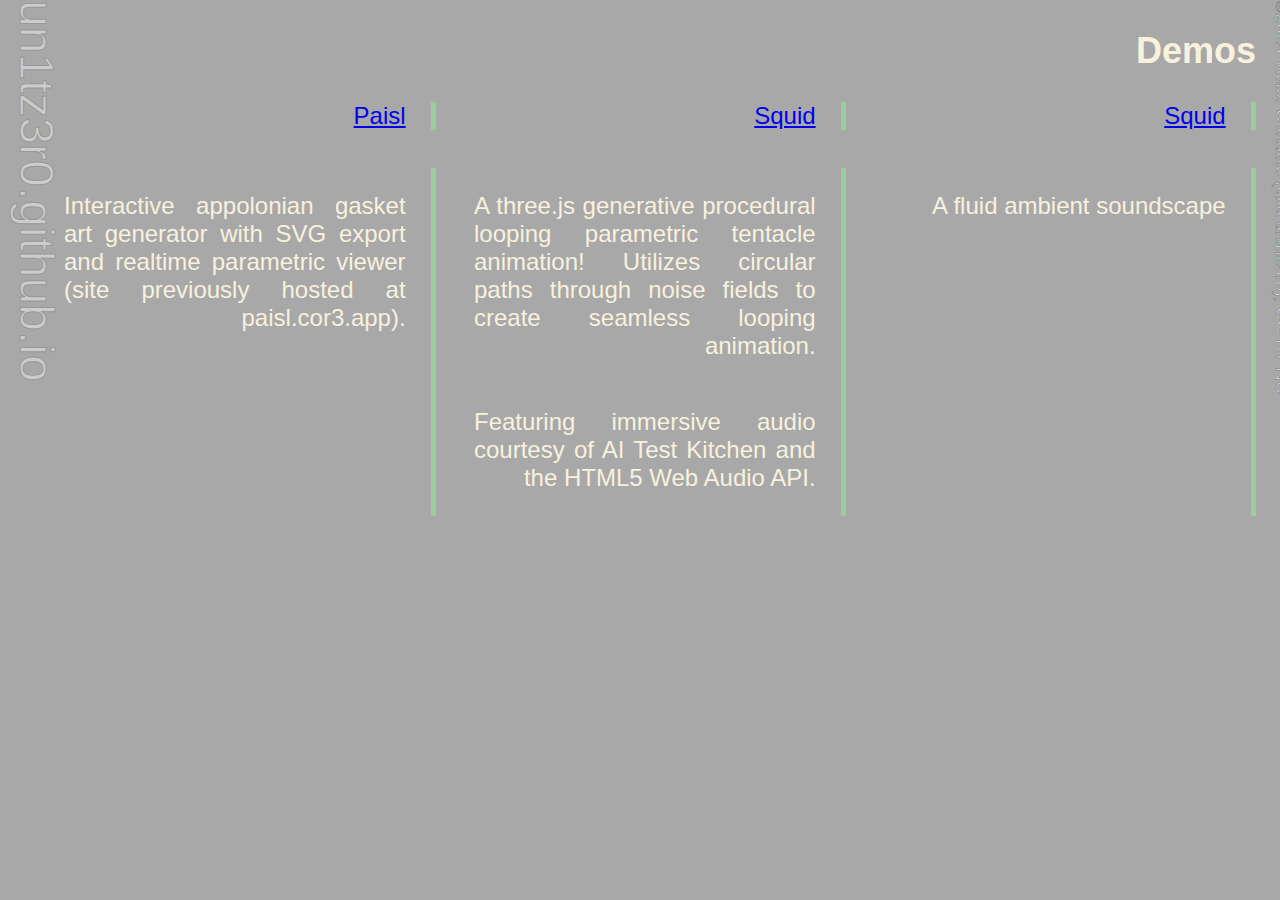
==== index.html @ 79ba9a66 "fixes to xfade" ====
<html>
  <head>
    <meta charset="utf-8">
    <meta name="viewport" content="width=device-width">
    <title>un1tz3r0</title>
    <style type="text/css">
      body, #container, body div {
	box-sizing: border-box;
	padding: 0;
	margin: 0;
      }
      body {
        background-color: hsl(200deg 2.0% 66%);
	text-stroke: hsl(0deg 0% 97%);
	stroke-color: hsl(0deg 0% 66%);
	background-color: hsl(0deg 0% 66%);
        color: hsl(45deg 60% 92%);
        display: grid;
        //flex-direction: column;
        justify-content: center;
        align-items: center;
        place-self: center;
	place-items: center;
	place-content: center;
	font-family: sans-serif;
        font-size: 1.5em;
      }
      div#container {
        width: 100vw;
        min-height: 100vh;
        place-self: center;
        display: flex;
        flex-direction: row;
      };
      body, div#container, div#header, div#footer {
        margin: 0px;
        padding: 0px;
      }
      dl {
        display: grid;
        grid-auto-flow: column;
        grid-template-rows: auto auto;
        margin: 0;
        padding: 0;
        display: grid;
	grid-auto-columns: 1fr;
	grid-gap: 3ex;
      }
      dl dt, dl dd {
      	border-right: thick solid hsl(120deg, 33%, 71%);
	padding-right: 2ex;
      }
      dt {
        margin: 0;
        padding: 0;
        display: grid;
	text-indent: none;
      }
      dd {
        display: grid;
	text-indent: none;
	margin: 0;
	padding: 0;
      }
      div#header {
        text-transform: rotate(-90deg);
      }
      div#footer {
        text-transform: rotate(90deg);
      }
    </style>
  </head>
  <body style="
	height: 100vh;
	overflow: hidden;
	text-align-last: end;
	text-align: justify;
	text-orientation: sideways-right;
	text-size-adjust: revert;">
    <div id="container" style="margin: 0px; padding: 0px">
      <div id="header">
        <svg width="48pt" height="100vh"><g style="stroke: #999; fill: #ccc; stroke-width: 0.5;" transform="rotate(90, 10, 10) scale(2,2)"><text>un1tz3r0.github.io</text></g></svg>
      </div>    
      <div id="content">
        <h2>Demos</h2>

        <dl>
    	<dt><a href="./paisl/index.html">Paisl</a></dt>
        <dd><p>Interactive appolonian gasket art generator with SVG export and realtime parametric viewer (site previously hosted at paisl.cor3.app).</p><p></p></dd>
        
        <dt><a href="./squid/index.html">Squid</a></dt>
        <dd><p>A three.js generative procedural looping parametric tentacle animation! Utilizes circular paths through noise fields to create seamless looping animation.</p><p>Featuring immersive audio courtesy of AI Test Kitchen and the HTML5 Web Audio API.</p>
        </dd>
        
        <dt><a href="./squid/index.html">Squid</a></dt>
        <dd><p>A fluid ambient soundscape </p>
        </dd>
      </dl>
      </div>
      <div id="footer">
        <svg width="18pt" height="100vh">
          <g transform="rotate(90, 10, 10) scale(0.75,0.75)" style="stroke: #888; fill: #eee; stroke-width: 1;">
            <text stroke="2">©2023 Victor Condino (aka un1tz3r0), CC-BY-NC</text>
          </g>
	</svg>
      </div>
    </div>
  </body>
</html>
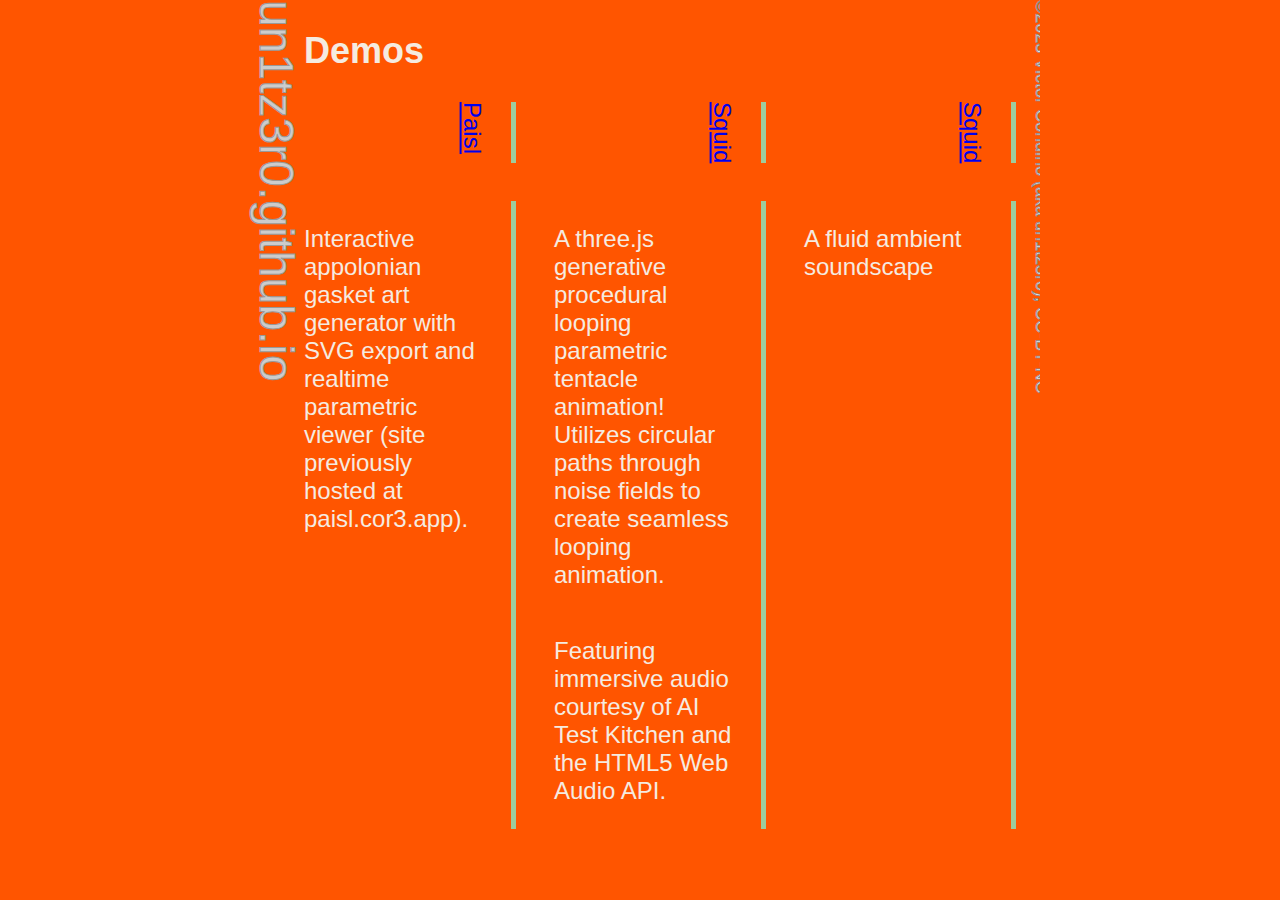
==== commit 9004544d: "updates???" ====
--- a/index.html
+++ b/index.html
@@ -5,24 +5,23 @@
     <title>un1tz3r0</title>
     <style type="text/css">
       body, #container, body div {
-	box-sizing: border-box;
-	padding: 0;
-	margin: 0;
+        box-sizing: border-box;
+        padding: 0;
+        margin: 0;
       }
       body {
-        background-color: hsl(200deg 2.0% 66%);
-	text-stroke: hsl(0deg 0% 97%);
-	stroke-color: hsl(0deg 0% 66%);
-	background-color: hsl(0deg 0% 66%);
-        color: hsl(45deg 60% 92%);
+        /* text-stroke: hsl(0deg 0% 92%);
+	      stroke-color: hsl(0deg 0% 10%);
+        */
+	      background-color: hsl(20, 100%, 50%);
+        color: hsl(30deg 50% 92%);
         display: grid;
-        //flex-direction: column;
         justify-content: center;
         align-items: center;
         place-self: center;
-	place-items: center;
-	place-content: center;
-	font-family: sans-serif;
+        place-items: center;
+        place-content: center;
+        font-family: sans-serif;
         font-size: 1.5em;
       }
       div#container {
@@ -43,24 +42,24 @@
         margin: 0;
         padding: 0;
         display: grid;
-	grid-auto-columns: 1fr;
-	grid-gap: 3ex;
+        grid-auto-columns: 1fr;
+        grid-gap: 3ex;
       }
       dl dt, dl dd {
       	border-right: thick solid hsl(120deg, 33%, 71%);
-	padding-right: 2ex;
+      	padding-right: 2ex;
       }
       dt {
         margin: 0;
         padding: 0;
         display: grid;
-	text-indent: none;
+      	text-indent: none;
       }
       dd {
         display: grid;
-	text-indent: none;
-	margin: 0;
-	padding: 0;
+        text-indent: none;
+        margin: 0;
+        padding: 0;
       }
       div#header {
         text-transform: rotate(-90deg);
@@ -68,16 +67,15 @@
       div#footer {
         text-transform: rotate(90deg);
       }
+      .vertical, h1, dt {
+        writing-mode: vertical-rl;
+        text-orientation: sideways-right;
+      }
+
     </style>
   </head>
-  <body style="
-	height: 100vh;
-	overflow: hidden;
-	text-align-last: end;
-	text-align: justify;
-	text-orientation: sideways-right;
-	text-size-adjust: revert;">
-    <div id="container" style="margin: 0px; padding: 0px">
+  <body style="height: 100vh; overflow: hidden;">
+    <div id="container" style="margin: 0px; padding: 0px; max-width: 800px;">
       <div id="header">
         <svg width="48pt" height="100vh"><g style="stroke: #999; fill: #ccc; stroke-width: 0.5;" transform="rotate(90, 10, 10) scale(2,2)"><text>un1tz3r0.github.io</text></g></svg>
       </div>    
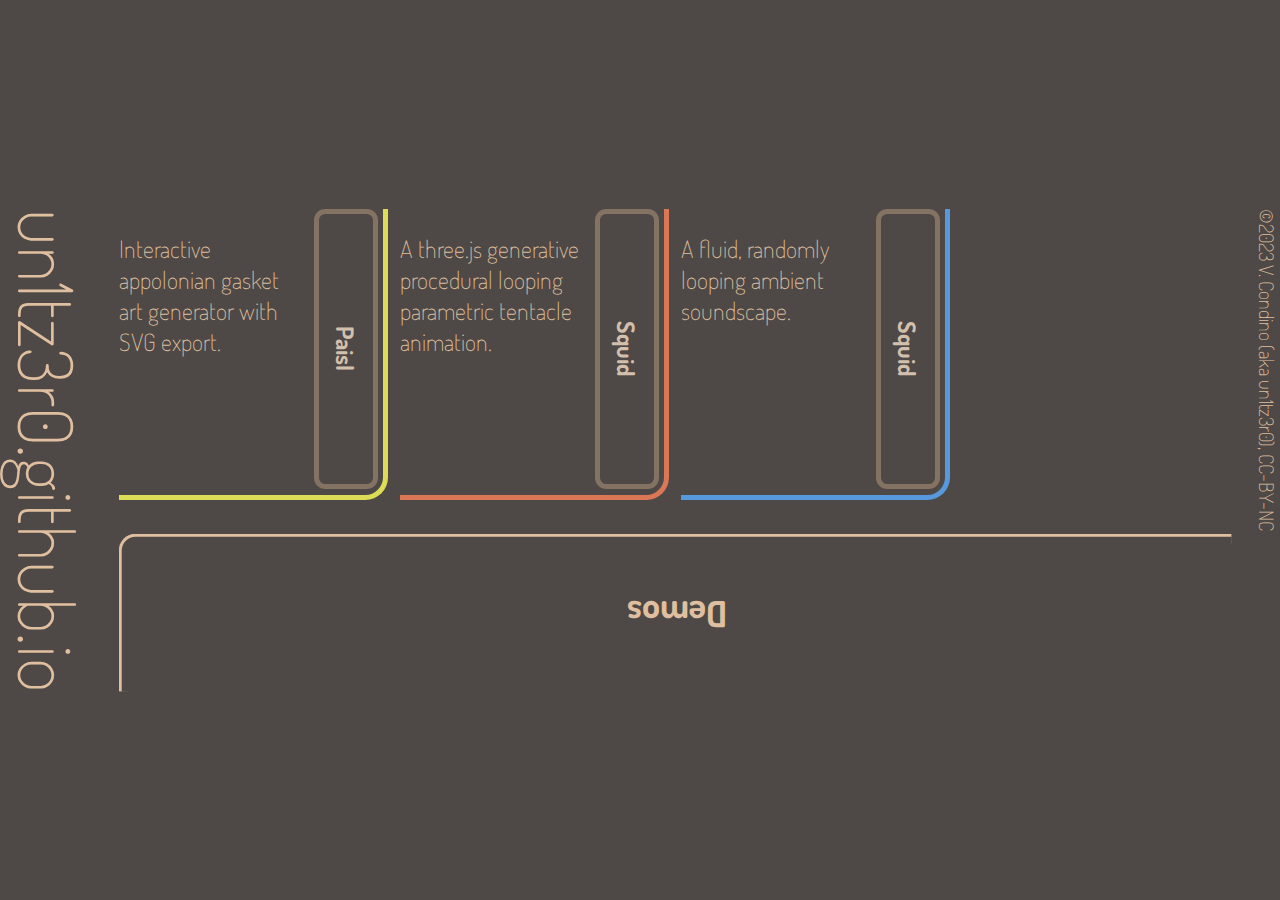
==== commit fbbae90d: "clean up layout improvements" ====
--- a/index.html
+++ b/index.html
@@ -1,20 +1,50 @@
 <html>
   <head>
-    <meta charset="utf-8">
-    <meta name="viewport" content="width=device-width">
+    <meta charset="utf-8"/>
+    <meta name="viewport" content="width=device-width"/>
     <title>un1tz3r0</title>
     <style type="text/css">
-      body, #container, body div {
+
+@import url('https://fonts.googleapis.com/css2?family=Dosis:wght@200;300;400;500;700&display=swap');
+
+html, body, div {
+  font-family: 'Dosis', sans-serif;
+  font-weight: 100;
+  overflow: hide;
+}
+
+h1, h2, h3, h4, h5, h6, dt {
+  font-family: 'Dosis', sans-serif;
+font-weight: bold;
+}
+
+/*p {
+  font-family: 'IBM Plex Serif', serif;
+}*/
+
+code, pre {
+  font-family: 'Dosis', monospace;
+  font-weight: 100;
+}
+
+
+      * {
         box-sizing: border-box;
-        padding: 0;
-        margin: 0;
+      }
+      body, #container, div, dl, dt, dd {
+        padding: 0;
+        margin: 0;
+      }
+      h2 {
+        font-size: 2cm;
+        transform: rotate(180deg);
       }
       body {
         /* text-stroke: hsl(0deg 0% 92%);
 	      stroke-color: hsl(0deg 0% 10%);
         */
-	      background-color: hsl(20, 100%, 50%);
-        color: hsl(30deg 50% 92%);
+	      background-color: hsl(20, 5%, 29%);
+        color: hsl(30deg 50% 75%);
         display: grid;
         justify-content: center;
         align-items: center;
@@ -26,81 +56,149 @@
       }
       div#container {
         width: 100vw;
-        min-height: 100vh;
+        /*min-height: 100vh;*/
         place-self: center;
-        display: flex;
-        flex-direction: row;
-      };
-      body, div#container, div#header, div#footer {
+        display: grid;
+        grid-auto-flow: row;
+        grid-gap: 2ex;
+        grid-template-columns: auto 1fr auto;
+      }
+      body, div#container, div#content, div#header, div#footer {
         margin: 0px;
         padding: 0px;
       }
       dl {
         display: grid;
         grid-auto-flow: column;
-        grid-template-rows: auto auto;
-        margin: 0;
-        padding: 0;
-        display: grid;
-        grid-auto-columns: 1fr;
-        grid-gap: 3ex;
-      }
-      dl dt, dl dd {
-      	border-right: thick solid hsl(120deg, 33%, 71%);
-      	padding-right: 2ex;
+        margin: 0;
+        padding: 0;
+        display: grid;
+        grid-auto-columns: auto min-content;
+        grid-auto-rows: 1fr;
+        grid-gap: 1ex;
+      }
+      dl {
+      	padding-right: 0.5ex;
+        padding-bottom: 0.5ex;
+        border-bottom-right-radius: 2ex;
+        border: 0.5ex solid hsl(120deg, 66%, 60%);
+        border-style: none solid solid none;
+        box-sizing: border-box;
+      }
+      dl:nth-child(3n+1) {
+        border-color: hsl(60deg, 66%, 60%) !important;
+      }
+      dl:nth-child(3n+2) {
+        border-color: hsl(15deg, 66%, 60%) !important;
+      }
+      dl:nth-child(3n+3) {
+        border-color: hsl(210deg, 66%, 60%) !important;
+      }
+      dt a {
+        color: hsl(30deg 30% 75%);
+        place-self: stretch;
+        place-content: center;
+        display: grid;
+        text-decoration: none;
+        padding: 3ex 1ex;
+        border-radius: 1ex;
+        border: 0.5ex solid hsl(30deg, 15%, 45%);
+      }
+      dt a:hover {
+        color: hsl(30deg 15% 12%);
+        background-color: hsl(30deg, 15%, 45%);
       }
       dt {
         margin: 0;
         padding: 0;
         display: grid;
       	text-indent: none;
+        grid-column: 2/3;
+
       }
       dd {
+        max-width: 10em;
         display: grid;
         text-indent: none;
         margin: 0;
         padding: 0;
+        grid-column: 1/2;
       }
       div#header {
-        text-transform: rotate(-90deg);
+        font-size: 2cm;
       }
       div#footer {
-        text-transform: rotate(90deg);
+        font-size: smaller;
       }
       .vertical, h1, dt {
         writing-mode: vertical-rl;
         text-orientation: sideways-right;
       }
-
+      #container {
+        grid-gap: 3ex;
+        display: grid;
+        grid-template-columns: auto auto auto;
+      }
+      #content {
+        display: grid;
+        grid-auto-flow: row;
+        grid-gap: 3ex;
+        place-self: space-around;
+      }
+      #cards {
+        place-self: stretch;
+        display: grid;
+        grid-auto-flow: dense;
+        grid-gap: 1ex;
+        grid-template-columns: repeat(auto-fill, minmax(10em, 1fr));
+      }
+      h2 {
+        /*width: auto;*/
+        place-self: stretch;
+        display: grid;
+        grid-row: 2/3;
+        place-content: center;
+        margin: 0;
+        padding: 0;
+        border-color: hsl(from color h s 35%) 0.5ex solid;
+        font-size: revert;
+        border-bottom-right-radius: 1ex;
+        border-style: none solid solid none;
+      }
     </style>
   </head>
-  <body style="height: 100vh; overflow: hidden;">
-    <div id="container" style="margin: 0px; padding: 0px; max-width: 800px;">
+  <body style="min-height: 100vh; width: 100vw; overflow-x: hidden;">
+    <div id="container">
       <div id="header">
-        <svg width="48pt" height="100vh"><g style="stroke: #999; fill: #ccc; stroke-width: 0.5;" transform="rotate(90, 10, 10) scale(2,2)"><text>un1tz3r0.github.io</text></g></svg>
+        <!--<svg width="48pt" height="100vh"><g style="stroke: #999; fill: #ccc; stroke-width: 0.5;" transform="rotate(90, 10, 10) scale(2,2)"><text>un1tz3r0.github.io</text></g></svg>-->
+        <div class="vertical">un1tz3r0.github.io</div>
       </div>    
       <div id="content">
+        <div id="cards">
+          <dl>
+            <dt class="vertical"><a href="./paisl/index.html">Paisl</a></dt>
+            <dd><p>Interactive appolonian gasket art generator with SVG export.</p></dd>
+          </dl>
+          <dl>
+            <dt class="vertical"><a href="./squid/index.html">Squid</a></dt>
+            <dd><p>A three.js generative procedural looping parametric tentacle animation.</p></dd>
+          </dl>
+          <dl>
+            <dt class="vertical"><a href="./audio/index.html">Squid</a></dt>
+            <dd><p>A fluid, randomly looping ambient soundscape.</p></dd>
+          </dl>
+        </div>
         <h2>Demos</h2>
-
-        <dl>
-    	<dt><a href="./paisl/index.html">Paisl</a></dt>
-        <dd><p>Interactive appolonian gasket art generator with SVG export and realtime parametric viewer (site previously hosted at paisl.cor3.app).</p><p></p></dd>
-        
-        <dt><a href="./squid/index.html">Squid</a></dt>
-        <dd><p>A three.js generative procedural looping parametric tentacle animation! Utilizes circular paths through noise fields to create seamless looping animation.</p><p>Featuring immersive audio courtesy of AI Test Kitchen and the HTML5 Web Audio API.</p>
-        </dd>
-        
-        <dt><a href="./squid/index.html">Squid</a></dt>
-        <dd><p>A fluid ambient soundscape </p>
-        </dd>
-      </dl>
       </div>
-      <div id="footer">
-        <svg width="18pt" height="100vh">
-          <g transform="rotate(90, 10, 10) scale(0.75,0.75)" style="stroke: #888; fill: #eee; stroke-width: 1;">
-            <text stroke="2">©2023 Victor Condino (aka un1tz3r0), CC-BY-NC</text>
-          </g>
-	</svg>
+      <div id="footer" class="vertical">
+        &copy;2023 V. Condino (aka un1tz3r0), CC-BY-NC
+        <!--
+          <svg width="18pt" height="100vh">
+            <g transform="rotate(90, 10, 10) scale(0.75,0.75)" style="stroke: #888; fill: #eee; stroke-width: 1;">
+              <text stroke="2">©2023 Victor Condino (aka un1tz3r0), CC-BY-NC</text>
+            </g>
+          </svg>
+        -->
       </div>
     </div>
   </body>
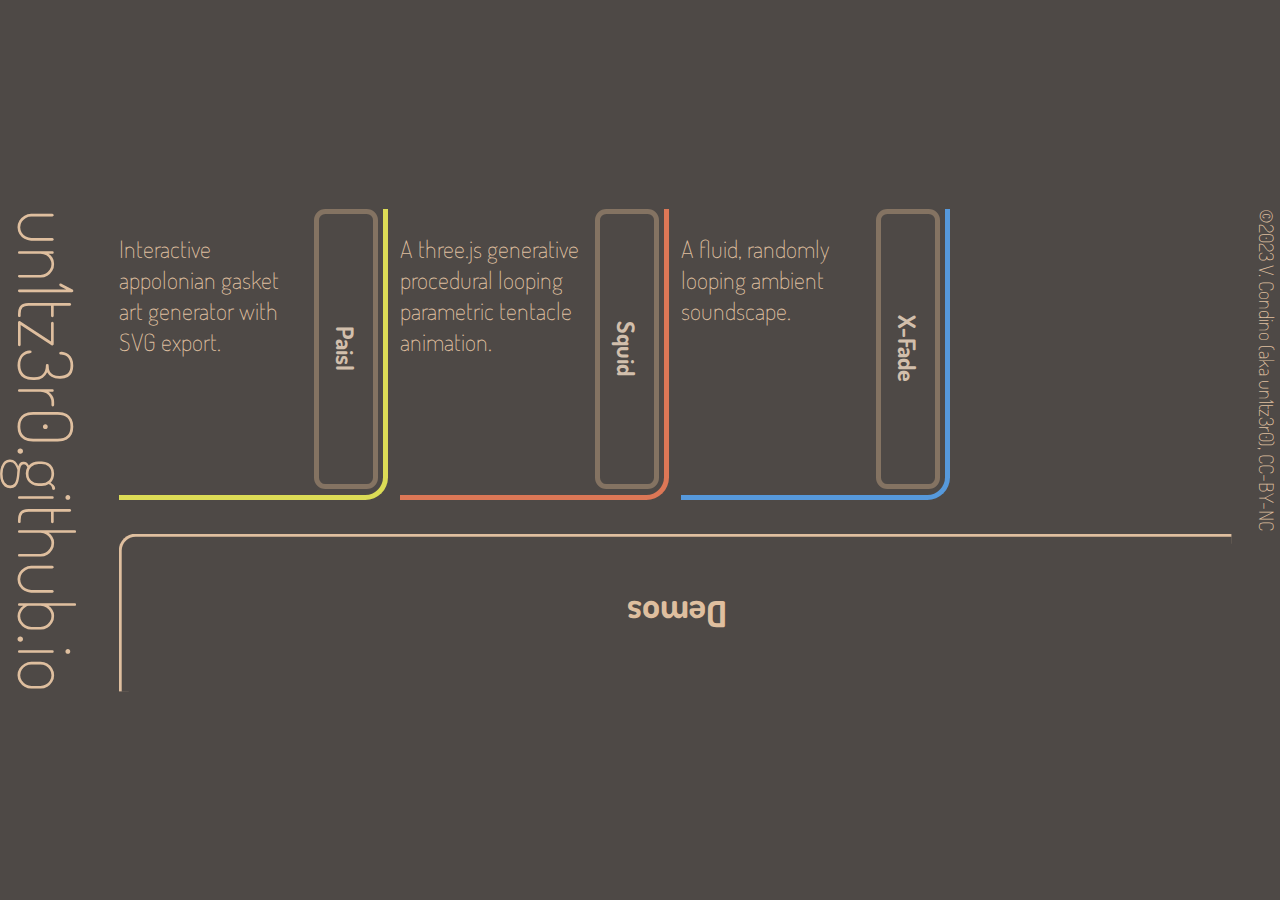
==== commit 03eeccb1: "fix third link" ====
--- a/index.html
+++ b/index.html
@@ -184,7 +184,7 @@
             <dd><p>A three.js generative procedural looping parametric tentacle animation.</p></dd>
           </dl>
           <dl>
-            <dt class="vertical"><a href="./audio/index.html">Squid</a></dt>
+            <dt class="vertical"><a href="./audio/index.html">X-Fade</a></dt>
             <dd><p>A fluid, randomly looping ambient soundscape.</p></dd>
           </dl>
         </div>
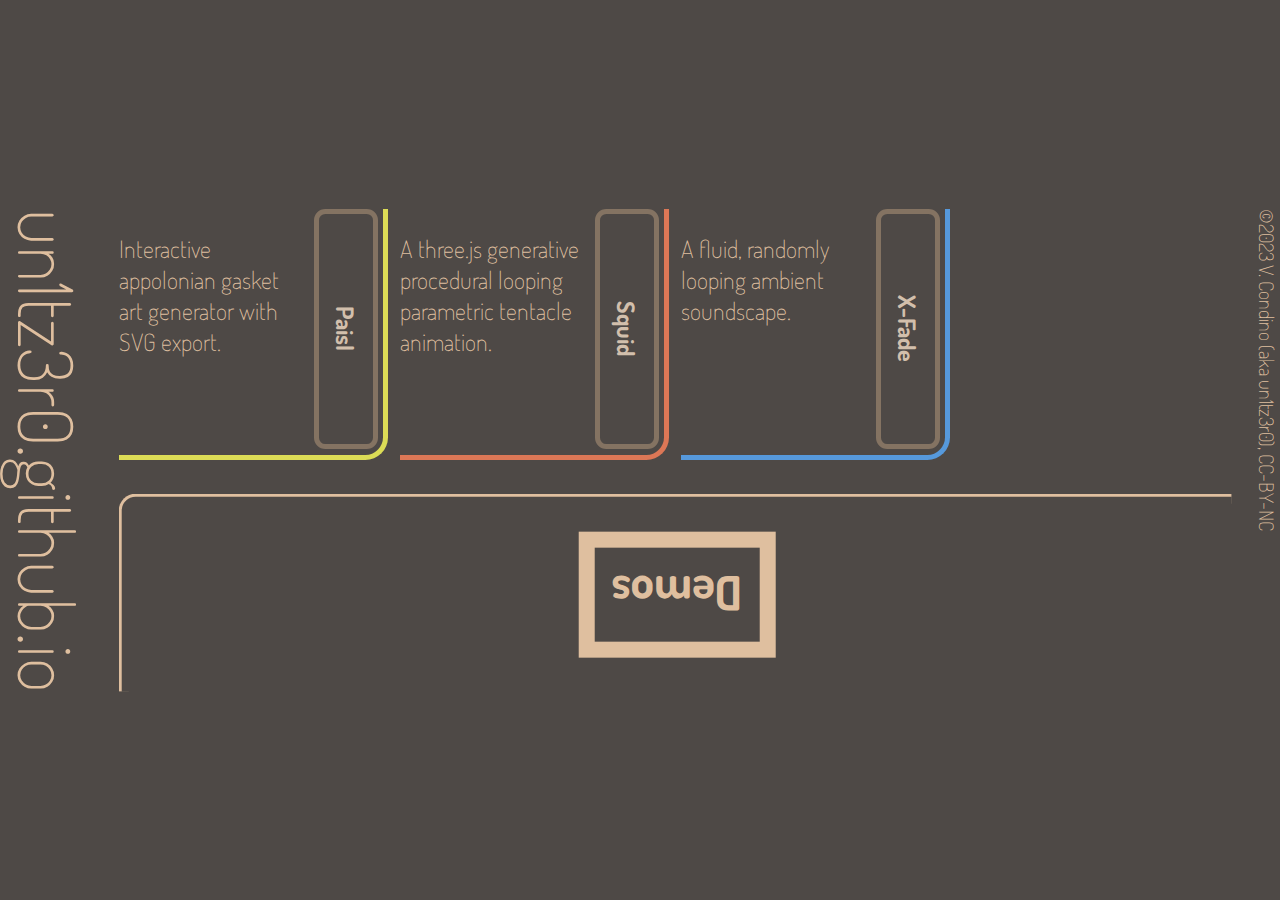
==== commit ad6af09a: "update index.html - more better layout still" ====
--- a/index.html
+++ b/index.html
@@ -1,7 +1,6 @@
-<html>
-  <head>
-    <meta charset="utf-8"/>
-    <meta name="viewport" content="width=device-width"/>
+<html><head>
+    <meta charset="utf-8">
+    <meta name="viewport" content="width=device-width">
     <title>un1tz3r0</title>
     <style type="text/css">
 
@@ -188,10 +187,15 @@
             <dd><p>A fluid, randomly looping ambient soundscape.</p></dd>
           </dl>
         </div>
-        <h2>Demos</h2>
+        <h2><span style="
+	border: 1ex;
+	padding: 1ex;
+	border: 1ex solid;
+"><a style="font-size: 1.25cm
+	  ">Demos</a></span></h2>
       </div>
       <div id="footer" class="vertical">
-        &copy;2023 V. Condino (aka un1tz3r0), CC-BY-NC
+        ©2023 V. Condino (aka un1tz3r0), CC-BY-NC
         <!--
           <svg width="18pt" height="100vh">
             <g transform="rotate(90, 10, 10) scale(0.75,0.75)" style="stroke: #888; fill: #eee; stroke-width: 1;">
@@ -201,5 +205,6 @@
         -->
       </div>
     </div>
-  </body>
-</html>
+  
+
+</body></html>
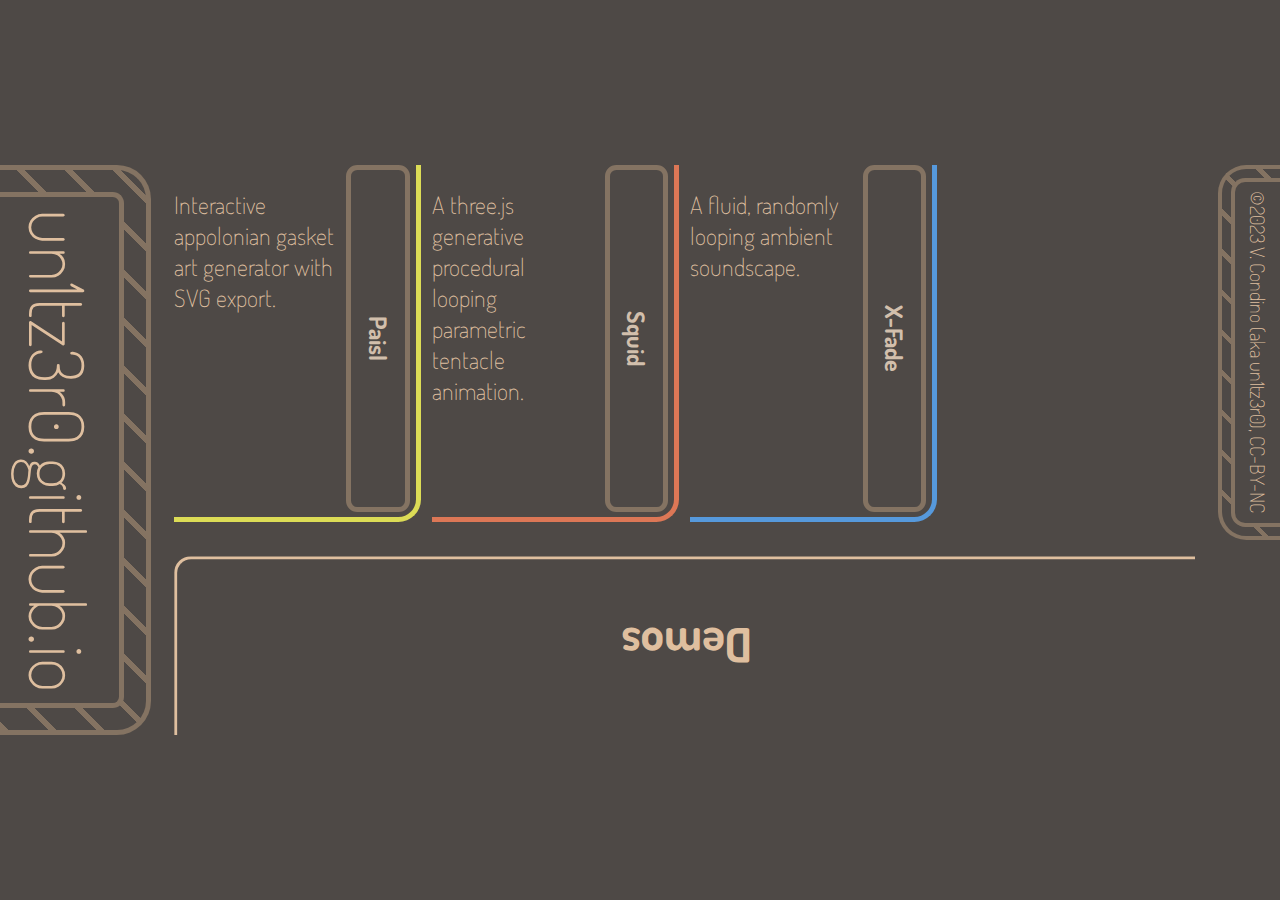
==== commit 737d98b2: "fix regression, merge with devel branch" ====
--- a/index.html
+++ b/index.html
@@ -123,7 +123,7 @@
         padding: 0;
         grid-column: 1/2;
       }
-      div#header {
+      div#header div div div {
         font-size: 2cm;
       }
       div#footer {
@@ -163,14 +163,63 @@
         font-size: revert;
         border-bottom-right-radius: 1ex;
         border-style: none solid solid none;
+      }
+
+      .tab {
+        display: grid;
+        grid-auto-flow: row;
+        grid-gap: 0.5ex;
+        grid-template-columns: auto;
+        grid-template-rows: auto;
+        place-self: stretch;
+        place-content: stretch;
+        place-items: stretch;
+        border: 0.5ex solid hsl(30deg, 15%, 45%);
+        box-sizing: border-box;
+        margin: 0;
+        &.outer {
+          background: repeating-linear-gradient(45deg, hsl(30deg, 15%, 45%), hsl(30deg, 15%, 45%) .5ex, transparent 1px, transparent 3ex, hsl(30deg, 15%, 45%) 1px);
+          &.left { 
+            border-style: solid solid solid none;
+            border-top-right-radius: 3ex;
+            border-bottom-right-radius: 3ex;
+            padding: 2ex 2ex 2ex 0px;
+          }
+          &.right { 
+            border-style: solid none solid solid;
+            border-top-left-radius: 3ex;
+            border-bottom-left-radius: 3ex;
+            padding: 1ex 0px 1ex 1ex;
+          }
+        }
+        &.tab.inner {
+          padding: 1ex;
+          background-color:hsl(20, 5%, 29%);
+          &.left {
+            border-style: solid solid solid none;
+            border-top-right-radius: 1ex;
+            border-bottom-right-radius: 1ex;
+          }
+          &.right {
+            border-style: solid none solid solid;
+            border-top-left-radius: 1.5ex;
+            border-bottom-left-radius: 1.5ex;
+          }
+        }
       }
     </style>
   </head>
   <body style="min-height: 100vh; width: 100vw; overflow-x: hidden;">
     <div id="container">
       <div id="header">
-        <!--<svg width="48pt" height="100vh"><g style="stroke: #999; fill: #ccc; stroke-width: 0.5;" transform="rotate(90, 10, 10) scale(2,2)"><text>un1tz3r0.github.io</text></g></svg>-->
-        <div class="vertical">un1tz3r0.github.io</div>
+        <div class="left tab outer">  
+          <div class="left tab inner">  
+            <!--
+            &lt;svg width="48pt" height="100vh"&lt;&gt;g style="stroke: #999; fill: #ccc; stroke-width: 0.5;" transform="rotate(90, 10, 10) scale(2,2)"&gt;&lt;textun1tz3r0.github.io&lt;/text&gt;&lt;/g&gt;&lt;/svg&gt;
+            -->
+            <div class="vertical">un1tz3r0.github.io</div>
+          </div>
+        </div>
       </div>    
       <div id="content">
         <div id="cards">
@@ -187,15 +236,14 @@
             <dd><p>A fluid, randomly looping ambient soundscape.</p></dd>
           </dl>
         </div>
-        <h2><span style="
-	border: 1ex;
-	padding: 1ex;
-	border: 1ex solid;
-"><a style="font-size: 1.25cm
-	  ">Demos</a></span></h2>
+        <h2><span style="border: 1ex; padding: 1ex;"><a style="font-size: 1.25cm">Demos</a></span></h2>
       </div>
-      <div id="footer" class="vertical">
-        ©2023 V. Condino (aka un1tz3r0), CC-BY-NC
+      <div id="footer">
+        <div class="right tab outer">
+          <div class="right tab inner">
+            <span class="vertical">©2023 V. Condino (aka un1tz3r0), CC-BY-NC</span>
+          </div>
+        </div>
         <!--
           <svg width="18pt" height="100vh">
             <g transform="rotate(90, 10, 10) scale(0.75,0.75)" style="stroke: #888; fill: #eee; stroke-width: 1;">
